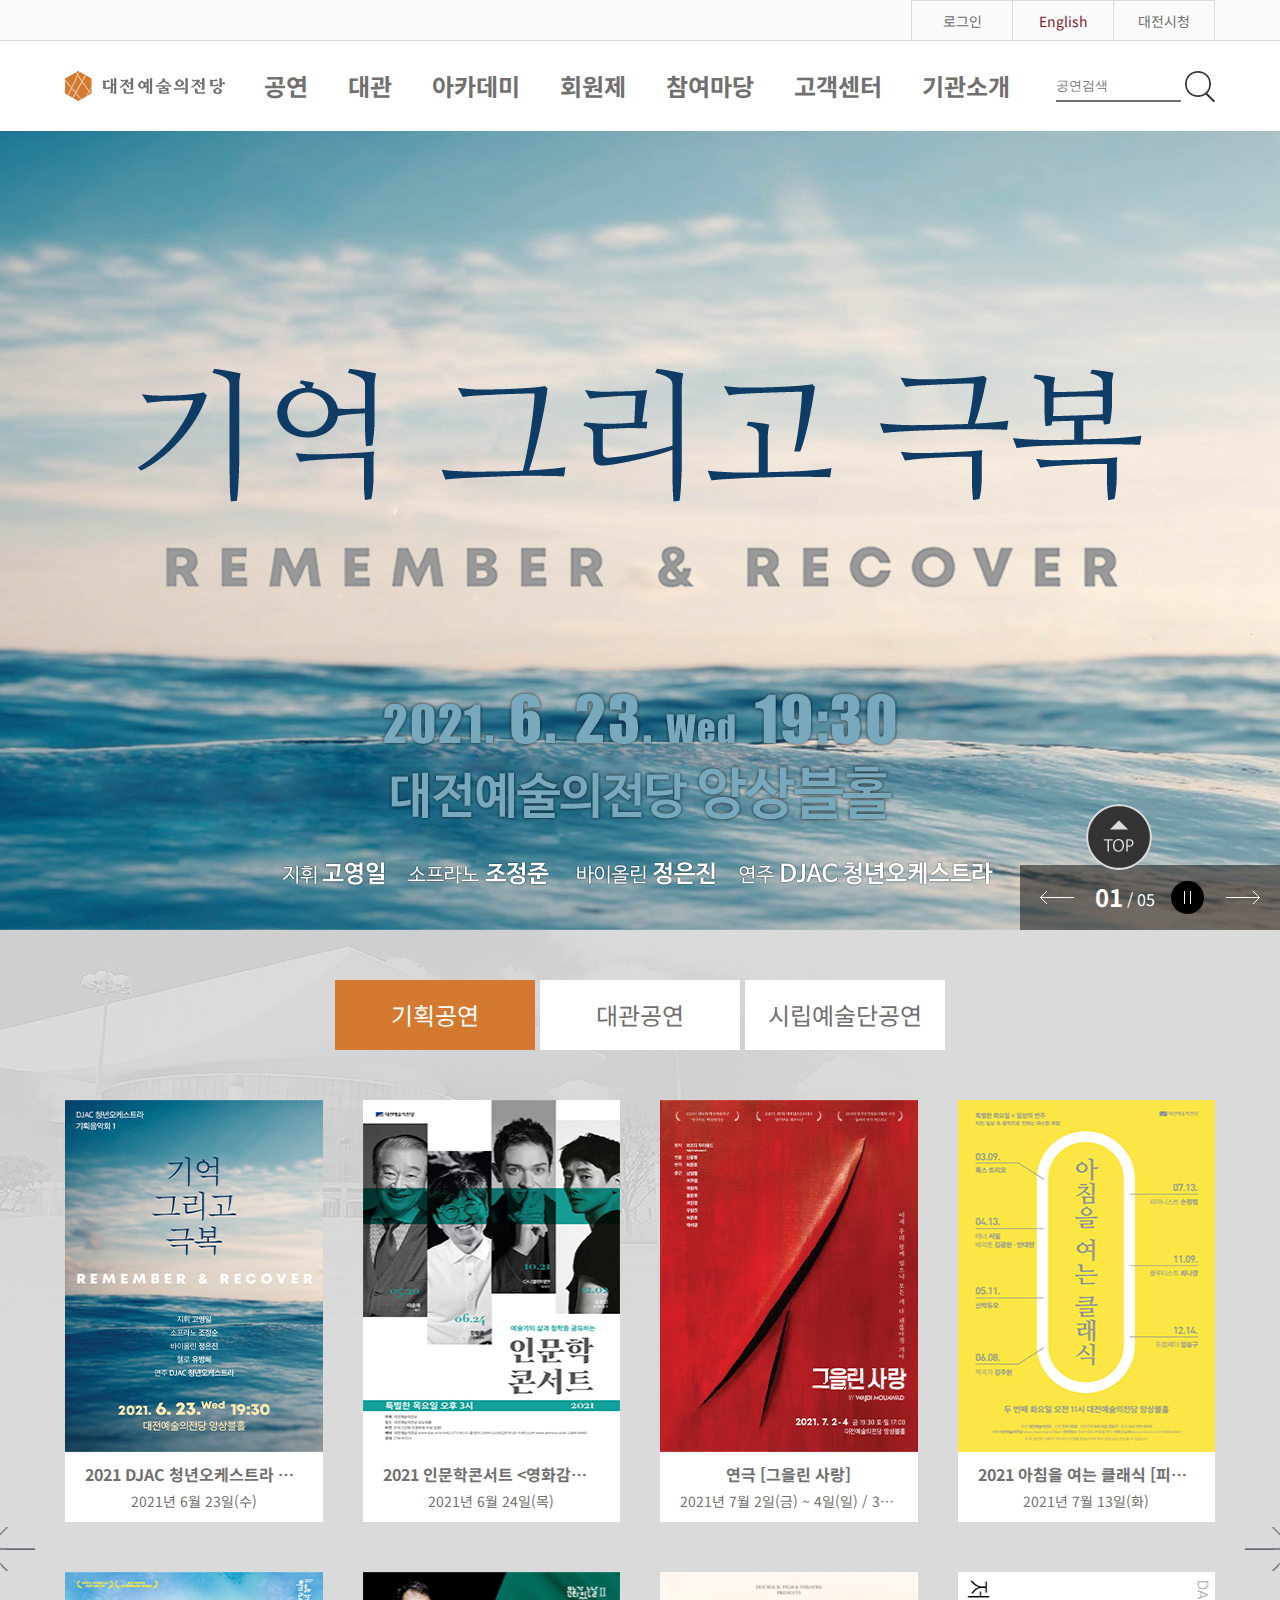
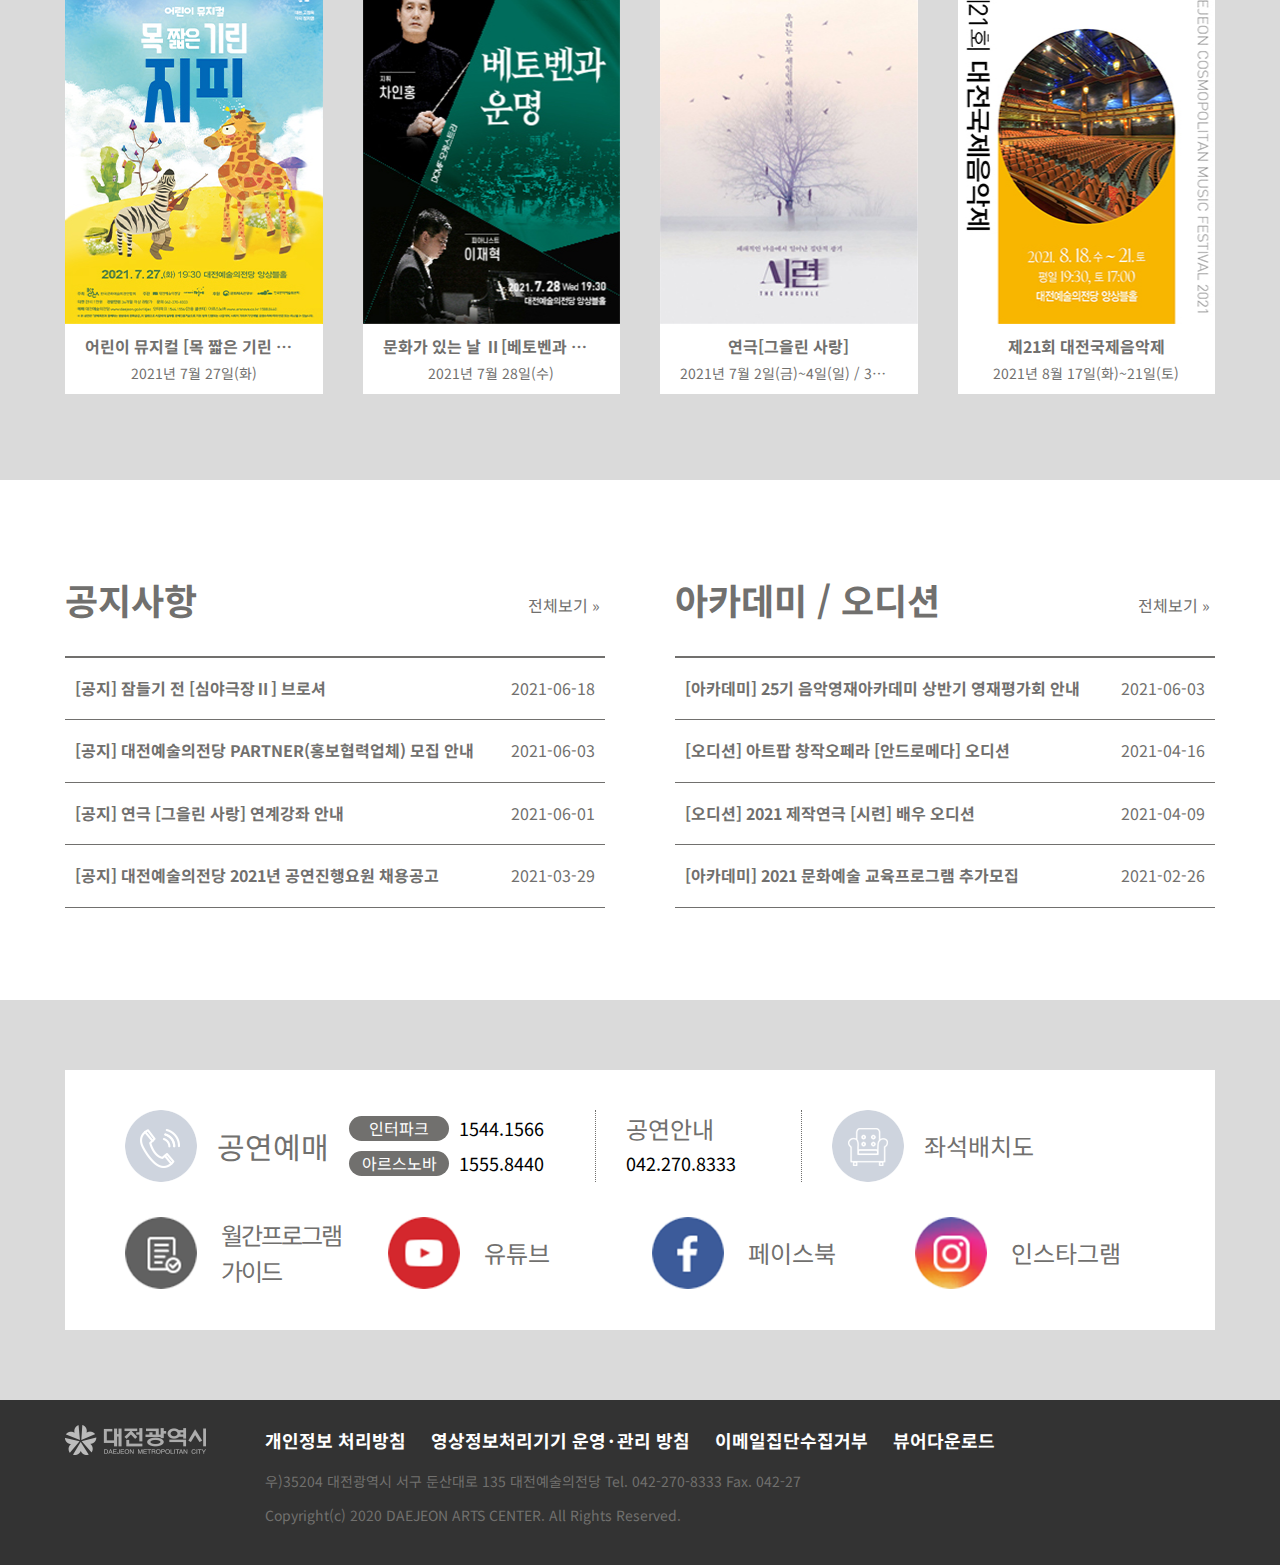
==== index.html @ 377e2401 "업로드" ====
<!DOCTYPE html>
<html lang="ko">
<head>
  <meta charset="UTF-8">
  <meta http-equiv="X-UA-Compatible" content="IE=edge">
  <meta name="viewport" content="width=device-width, initial-scale=1.0">
  <title>대전예술의전당에 오신 것을 환영합니다</title>
  <link type="text/css" rel="stylesheet" href="css/reset.css">
  <link type="text/css" rel="stylesheet" href="css/style.css">
</head>
<body>
  <div id="wrap">
    <header>
      <div class="inner">
        <ul class="top">
          <li><a href="#">로그인</a></li>
          <li><a href="#" class="english">English</a></li>
          <li><a href="https://www.daejeon.go.kr/intro_main.jsp" target="_blank">대전시청</a></li>
        </ul>
      </div>
      <!-- //.inner -->
    </header>
    <nav>
      <div class="inner">
        <h1><a href="index.html">대전예술의전당</a></h1>
        <ul class="gnb">
          <li>
            <a href="#">공연</a>
            <p class="underbar"></p>
          </li>
          <li>
            <a href="#">대관</a>
            <p class="underbar"></p>
          </li>
          <li>
            <a href="#">아카데미</a>
            <p class="underbar"></p>
          </li>
          <li>
            <a href="#">회원제</a>
            <p class="underbar"></p>
          </li>
          <li>
            <a href="#">참여마당</a>
            <p class="underbar"></p>
          </li>
          <li>
            <a href="#">고객센터</a>
            <p class="underbar"></p>
          </li>
          <li>
            <a href="sub01.html">기관소개</a>
            <p class="underbar"></p>
          </li>
        </ul>
        <div class="search">
          <label for="search">검색</label><input type="text" id="search" placeholder="공연검색">
          <button type="button"><a href="#">검색</a></button>
        </div>
        <!-- //.search -->
      </div>
      <!-- //.inner -->
    </nav>
    <div class="visual">
      <a href="#">비주얼영역입니다</a>
      <div class="btn">
        <a href="#" class="btn_left">왼쪽</a>
        <div class="btn_txt">
          <span>01</span> / 05
        </div>
        <div class="btn_stop">
          <a href="">멈춤</a>
        </div>
        <a href="#" class="btn_right">오른쪽</a>
      </div>
    </div>
    <!-- //.visual -->
    <div class="content">
      <div class="inner">
        <div class="cont_menu">
          <ul>
            <li><a href="#" class="on">기획공연</a></li>
            <li><a href="#">대관공연</a></li>
            <li><a href="#">시립예술단공연</a></li>
          </ul>
        </div>
        <!-- //.cont_menu -->
        <div class="cont_main">
          <ul>
            <li>
              <div class="imgbox"><p>이미지 영역</p></div>
              <div class="cont_txt">
                <h2>2021 DJAC 청년오케스트라 기획공연 1</h2>
                <p>2021년 6월 23일(수)</p>
              </div>
              <!-- //.cont_txt -->
              <div class="cont_hover">
                <div class="cont_hover_bg">검은색배경</div>
                <div class="cont_hover_icon">
                  <a href="#" class="cont_hover_icon_ticket">예매하기</a>
                  <a href="#" class="cont_hover_icon_more">상세</a>
                </div>
                <!-- //.cont_hover_icon -->
              </div>
              <!-- //.cont_hover -->
            </li>
            <li>
              <div class="imgbox"><p>이미지 영역</p></div>
              <div class="cont_txt">
                <h2>2021 인문학콘서트 &lt;영화감독 장항준&gt;</h2>
                <p>2021년 6월 24일(목)</p>
              </div>
              <!-- //.cont_txt -->
              <div class="cont_hover">
                <div class="cont_hover_bg">검은색배경</div>
                <div class="cont_hover_icon">
                  <a href="#" class="cont_hover_icon_ticket">예매하기</a>
                  <a href="#" class="cont_hover_icon_more">상세</a>
                </div>
                <!-- //.cont_hover_icon -->
              </div>
              <!-- //.cont_hover -->
            </li>
            <li>
              <div class="imgbox"><p>이미지 영역</p></div>
              <div class="cont_txt">
                <h2>연극 [그을린 사랑]</h2>
                <p>2021년 7월 2일(금) ~ 4일(일) / 3일 3회</p>
              </div>
              <!-- //.cont_txt -->
              <div class="cont_hover">
                <div class="cont_hover_bg">검은색배경</div>
                <div class="cont_hover_icon">
                  <a href="#" class="cont_hover_icon_ticket">예매하기</a>
                  <a href="#" class="cont_hover_icon_more">상세</a>
                </div>
                <!-- //.cont_hover_icon -->
              </div>
              <!-- //.cont_hover -->
            </li>
            <li>
              <div class="imgbox"><p>이미지 영역</p></div>
              <div class="cont_txt">
                <h2>2021 아침을 여는 클래식 [피아니스트 손정범]</h2>
                <p>2021년 7월 13일(화)</p>
              </div>
              <!-- //.cont_txt -->
              <div class="cont_hover">
                <div class="cont_hover_bg">검은색배경</div>
                <div class="cont_hover_icon">
                  <a href="#" class="cont_hover_icon_ticket">예매하기</a>
                  <a href="#" class="cont_hover_icon_more">상세</a>
                </div>
                <!-- //.cont_hover_icon -->
              </div>
              <!-- //.cont_hover -->
            </li>
            <li>
              <div class="imgbox"><p>이미지 영역</p></div>
              <div class="cont_txt">
                <h2>어린이 뮤지컬 [목 짧은 기린 지피]</h2>
                <p>2021년 7월 27일(화)</p>
              </div>
              <!-- //.cont_txt -->
              <div class="cont_hover">
                <div class="cont_hover_bg">검은색배경</div>
                <div class="cont_hover_icon">
                  <a href="#" class="cont_hover_icon_ticket">예매하기</a>
                  <a href="#" class="cont_hover_icon_more">상세</a>
                </div>
                <!-- //.cont_hover_icon -->
              </div>
              <!-- //.cont_hover -->
            </li>
            <li>
              <div class="imgbox"><p>이미지 영역</p></div>
              <div class="cont_txt">
                <h2>문화가 있는 날 Ⅱ[베토벤과 운명]</h2>
                <p>2021년 7월 28일(수)</p>
              </div>
              <!-- //.cont_txt -->
              <div class="cont_hover">
                <div class="cont_hover_bg">검은색배경</div>
                <div class="cont_hover_icon">
                  <a href="#" class="cont_hover_icon_ticket">예매하기</a>
                  <a href="#" class="cont_hover_icon_more">상세</a>
                </div>
                <!-- //.cont_hover_icon -->
              </div>
              <!-- //.cont_hover -->
            </li>
            <li>
              <div class="imgbox"><p>이미지 영역</p></div>
              <div class="cont_txt">
                <h2>연극[그을린 사랑]</h2>
                <p>2021년 7월 2일(금)~4일(일) / 3일 / 3회</p>
              </div>
              <!-- //.cont_txt -->
              <div class="cont_hover">
                <div class="cont_hover_bg">검은색배경</div>
                <div class="cont_hover_icon">
                  <a href="#" class="cont_hover_icon_ticket">예매하기</a>
                  <a href="#" class="cont_hover_icon_more">상세</a>
                </div>
                <!-- //.cont_hover_icon -->
              </div>
              <!-- //.cont_hover -->
            </li>
            <li>
              <div class="imgbox"><p>이미지 영역</p></div>
              <div class="cont_txt">
                <h2>제21회 대전국제음악제</h2>
                <p>2021년 8월 17일(화)~21일(토)</p>
              </div>
              <!-- //.cont_txt -->
              <div class="cont_hover">
                <div class="cont_hover_bg">검은색배경</div>
                <div class="cont_hover_icon">
                  <a href="#" class="cont_hover_icon_ticket">예매하기</a>
                  <a href="#" class="cont_hover_icon_more">상세</a>
                </div>
                <!-- //.cont_hover_icon -->
              </div>
              <!-- //.cont_hover -->
            </li>
          </ul>
        </div>
        <!-- //.cont_main -->
        <a href="#" class="left_arrow">왼쪽버튼</a>
        <a href="#" class="right_arrow">오른쪽버튼</a>
      </div>
      <!-- //.inner -->
    </div>
    <!-- //.content -->
    <div class="service">
      <div class="inner">
        <div class="board_box">
          <h3>공지사항</h3>
          <a href="#" class="more">전체보기 &raquo;</a>
          <ul class="list">
            <li>
              <a href="#">
                <strong>[공지] 잠들기 전 [심야극장Ⅱ] 브로셔</strong>
                <span>2021-06-18</span>
              </a>
            </li>
            <li>
              <a href="#">
                <strong>[공지] 대전예술의전당 PARTNER(홍보협력업체) 모집 안내</strong>
                <span>2021-06-03</span>
              </a>
            </li>
            <li>
              <a href="#">
                <strong>[공지] 연극 [그을린 사랑] 연계강좌 안내</strong>
                <span>2021-06-01</span>
              </a>
            </li>
            <li>
              <a href="#">
                <strong>[공지] 대전예술의전당 2021년 공연진행요원 채용공고</strong>
                <span>2021-03-29</span>
              </a>
            </li>
          </ul>
        </div>
        <!-- //.board_box -->
        <div class="board_box">
          <h3>아카데미 / 오디션</h3>
          <a href="#" class="more">전체보기 &raquo;</a>
          <ul class="list">
            <li>
              <a href="#">
                <strong>[아카데미] 25기 음악영재아카데미 상반기 영재평가회 안내</strong>
                <span>2021-06-03</span>
              </a>
            </li>
            <li>
              <a href="#">
                <strong>[오디션] 아트팝 창작오페라 [안드로메다] 오디션</strong>
                <span>2021-04-16</span>
              </a>
            </li>
            <li>
              <a href="#">
                <strong>[오디션] 2021 제작연극 [시련] 배우 오디션</strong>
                <span>2021-04-09</span>
              </a>
            </li>
            <li>
              <a href="#">
                <strong>[아카데미] 2021 문화예술 교육프로그램 추가모집</strong>
                <span>2021-02-26</span>
              </a>
            </li>
          </ul>
        </div>
        <!-- //.board_box -->
      </div>
      <!-- //.inner -->
    </div>
    <!-- //.service -->
    <div class="link">
      <div class="inner">
        <div class="link_box">
          <div class="link_box_1st">
            <div class="link_reserve">
              <p class="link_icon">아이콘영역입니다</p>
              <p class=link_txt1>공연예매</p>
              <div class="link_res_tel">
                <p><span class="l_market">인터파크</span>1544.1566</p>
                <p><span class="l_market">아르스노바</span>1555.8440</p>
              </div>
              <!-- //.link_res_tel -->
            </div>
            <!-- //.link_reserve -->
            <div class="link_guide">
              <p class="guide_txt">공연안내</p>
              <p class="gider_tel">042.270.8333</p>
            </div>
            <div class="link_seat">
              <a href="#">
                <p class="seat_icon">아이콘영역입니다</p>
                <p class="seat_txt">좌석배치도</p>
              </a>
            </div>
          </div>
          <!-- //.link_box_1st -->
          <div class="link_box_2nd">
            <ul class="sns">
              <li>
                <a href="#">
                  <p class="sns_icon">아이콘영역입니다</p>
                  <p class="sns_title">월간프로그램<br>가이드</p>
                </a>
              </li>
              <li>
                <a href="#">
                  <p class="sns_icon">아이콘영역입니다</p>
                  <p class="sns_title">유튜브</p>
                </a>
              </li>
              <li>
                <a href="#">
                  <p class="sns_icon">아이콘영역입니다</p>
                  <p class="sns_title">페이스북</p>
                </a>
              </li>
              <li>
                <a href="#">
                  <p class="sns_icon">아이콘영역입니다</p>
                  <p class="sns_title">인스타그램</p>
                </a>
              </li>
            </ul>
          </div>
          <!-- //.link_box_2nd -->
        </div>
        <!-- //.inner -->
      </div>
      <!-- //.inner -->
    </div>
    <!-- //.link -->
    <footer>
      <div class="inner">
        <h5>
          <a href="https://www.daejeon.go.kr/intro_main.jsp" target="_blank">대전시청홈페이지</a>
        </h5>
        <div class="f_info">
          <ul>
            <li><a href="#">개인정보 처리방침</a></li>
            <li><a href="#">영상정보처리기기 운영·관리 방침</a></li>
            <li><a href="#">이메일집단수집거부</a></li>
            <li><a href="#">뷰어다운로드</a></li>
          </ul>
          <address>우)35204 대전광역시 서구 둔산대로 135 대전예술의전당 Tel. 042-270-8333 Fax. 042-27</address>
          <p>Copyright(c) 2020 DAEJEON ARTS CENTER. All Rights Reserved.</p>
        </div>  
        <a href="#" class="go_top">맨 위로 이동</a>
      </div>
      <!-- //.inner -->
    </footer>
  </div>
  <!-- //#wrap -->
</body>
</html>
---- css/style.css ----
.inner {
  width:1150px;
  margin:0 auto;
  position: relative;
}
/* -----------------------------header -------------------- */
header {
  width:100%;
  height:40px;
  background-color: #fafafa;
  border-bottom:1px solid #dadada;
  position:fixed;
  top:0;
  right:0;
  z-index: 98;
}
.top {
  position:absolute;
  top:0;
  right:0;
}
ul.top::after {
  content:'';
  display: block;
  clear:both;
}
.top li {
  float:left;
  transition: background-color 0.7s;
}
.top li a {
  display: block;
  border-top:1px solid #dadada;
  border-left:1px solid #dadada;
  width:100px;
  height:40px;
  font-size:14px;
  text-align:center;
  line-height:40px;
}
.top li a.english {
  color:#821b1f;
}
.top li:last-child {
  border-right:1px solid #dadada;
}
.top li:hover {
  background-color: #dadada;
}
/* ----------------------nav------------------ */
nav {
  width:100%;
  position: fixed;
  top:41px;
  left:0;
  background-color: #fff;
  z-index: 99;
}
h1 {
  margin:30px 0;
}
h1 a {
  display:block;
  width:160px;
  height:30px;
  font-size:0;
  color:transparent;
  background: url(../img/logo_top.png) no-repeat center;
}
nav .gnb {
  position: absolute;
  top:0;
  left:199px;
}
nav .gnb::after {
  content:'';
  display: block;
  clear: both;
}
nav .gnb li {
  font-size:24px;
  font-weight:bold;
  float:left;
  margin-right:40px;
  line-height:30px;
}
nav .gnb li:last-child {
  margin-right:40px
}
nav .gnb li a {
  transition: color 0.7s;
}
nav .gnb li:hover > a {
  color:#821b1f;
}
nav .gnb li p.underbar {
  width:100%;
  height:2px;
  background-color: #d47930;
  margin-top: 10px;
  opacity: 0;
  transition:opacity 0.7s;
}
nav .gnb li:hover p.underbar {
  opacity: 1;
}
.search {
  height:31px;
  position:absolute;
  top:0;
  right:0;
}
label {
  font-size:0;
  color:transparent;
}
button a{
  display: block;
  width:30px;
  height:31px;
  font-size:0;
  color:transparent;
  background: url(../img/ic_search.png) no-repeat center;
  background-color:#fff;
}
input {
  width:125px;
  height:29px;
  border-bottom:2px solid #71706e;
  line-height:29px;
}
/* ----------------------visual------------------ */
.visual {
  position:relative;
  padding-top:130px;
}

.visual > a {
  display: block;
  height:800px;
  font-size:0;
  color: transparent;
  background:url(../img/visual.jpg) no-repeat center;
}
.visual .btn {
  width:260px;
  height:65px;
  background-color:rgba(0, 0, 0, 0.5);
  position: absolute;
  bottom:0;
  right:0;
}
.visual .btn > a {
  display: block;
  font-size:0;
  color:transparent;
}
.visual .btn a.btn_left {
  display: block;
  width:34px ;
  height:13px;
  background: url(../img/visual_btn_left.png) no-repeat center;
  position: absolute;
  top:26px;
  left:20px;
}
.visual .btn .btn_txt {
  position: absolute;
  top:24px;
  left:75px;
  color:#fff;
}
.visual .btn .btn_txt span {
  display: inline-block;
  font-weight:bold;
  font-size:24px;
  margin-top: -8px;
}
.visual .btn .btn_stop {
  width:33px;
  height:33px;
  font-size:0;
  color:transparent;
  background: url(../img/visual_btn_stop.png) no-repeat center;
  position: absolute;
  top:16px;
  left:151px;
}
.visual .btn a.btn_right {
  display: block;
  width:34px ;
  height:13px;
  background: url(../img/visual_btn_right.png) no-repeat center;
  position: absolute;
  top:26px;
  right:20px;
}
/* -----------------------content------------------------------ */
.content {
  height:1100px;
  background: url(../img/play_lst_bg.png) no-repeat top left;
  background-color:#dadada;
  padding-top:50px;
}
/* -----------------------content_menu------------------------- */
.content .cont_menu {
  width:610px;
  margin:0 auto;
}
.content .cont_menu ul::after {
  content: '';
  display: block;
  clear:both;
}
.content .cont_menu li {
  width:200px;
  height:70px;
  float:left;
  margin-right:5px;
}
.content .cont_menu li:last-child {
  margin-right:0;
}
.content .cont_menu li a {
  background-color:#fff;
  display:block;
  font-size:24px;
  text-align:center;
  line-height:70px;
}
.content .cont_menu li a:hover {
  text-decoration: underline;
}
.content .cont_menu a.on {
  color:#fff;
  background-color: #d47930;
}
/* -----------------------content_main------------------------- */
.content .cont_main li {
  float: left;
  margin:50px 40px 0 0;
  width:calc((100% - 120px) / 4);
  position:relative;
  /* overflow: hidden; */
}
.content .cont_main li:nth-child(4n) {
  margin-right:0;
}
.content .cont_main li .imgbox {
  width:100%;
  height:352px;
  overflow: hidden;

}
.content .cont_main li .imgbox p {
  height:352px;
  display: block;
  font-size:0;
  color:transparent;
  transform:scale(1);
  transition:transform 0.7s;
}
.content .cont_main li:nth-child(1) .imgbox p {
  background: url(../img/play_lst01.jpg) no-repeat top;
}
.content .cont_main li:nth-child(2) .imgbox p {
  background: url(../img/play_lst02.jpg) no-repeat top;
}
.content .cont_main li:nth-child(3) .imgbox p {
  background: url(../img/play_lst03.jpg) no-repeat top;
}
.content .cont_main li:nth-child(4) .imgbox p {
  background: url(../img/play_lst04.jpg) no-repeat top;
}
.content .cont_main li:nth-child(5) .imgbox p {
  background: url(../img/play_lst05.jpg) no-repeat top;
}
.content .cont_main li:nth-child(6) .imgbox p {
  background: url(../img/play_lst06.jpg) no-repeat top;
}
.content .cont_main li:nth-child(7) .imgbox p {
  background: url(../img/play_lst07.jpg) no-repeat top;
}
.content .cont_main li:nth-child(8) .imgbox p {
  background: url(../img/play_lst08.jpg) no-repeat top;
}
.content .cont_main .cont_txt {
  height:46px;
  background-color:#fff;
  padding:12px 20px;
  text-align:center;
}
.content .cont_main .cont_txt h2 {
  text-overflow: ellipsis;  
  white-space: nowrap;
  overflow: hidden;
  margin-bottom:6px;
  font-size:16px;
}
.content .cont_main .cont_txt p {
  font-size:14px;
  text-overflow: ellipsis;  
  white-space: nowrap;
  overflow: hidden;
}
/* -------------------------------content:hover------------------------------------ */
.content .cont_main li:hover .imgbox p {
  transform:scale(1.2);
}
.content .cont_main li:hover .cont_hover_bg {
  opacity: 0.5;
  transition: opacity 0.7s;
}
.content .cont_main .cont_hover_bg {
  height:422px;
  width:100%;
  position:absolute;
  top:0;
  left:0;
  background-color:#000;
  opacity: 0;
  font-size:0;
  color:transparent;
}
.content .cont_main li:hover .cont_hover_icon a {
  opacity:1;
  transition: opacity 0.7s;
}
.content .cont_main .cont_hover_icon a {
  display: block;
  width:100px;
  height:100px;
  border-radius: 50px;
  font-size:24px;
  line-height:100px;
  text-align:center;
  opacity: 0;
}
.content .cont_main .cont_hover_icon a.cont_hover_icon_ticket {
  position:absolute;
  top:96px;
  left:80px;
  background-color:#d47930;
  color:#dadada;
}
.content .cont_main .cont_hover_icon a.cont_hover_icon_more {
  position:absolute;
  top:226px;
  left:80px;
  background-color:#dadada;
  color:#d47930;
}
/* ----------------------------- content arrow ---------------------------------- */
.content .left_arrow, .content .right_arrow {
  display: block;
  font-size:0;
  color:transparent;
  width:50px;
  height:44px;
  position:absolute;
  top:calc(1150px / 2 - 28px);
}
.content .left_arrow {
  background: url(../img/play_lst_btn_left.png) no-repeat center;
  left:-80px;
}
.content .right_arrow {
  background: url(../img/play_lst_btn_right.png) no-repeat center;
  right:-80px;
}
/* -------------------------------service---------------------------- */
.service {
  height:325px;
  padding:95px 0 100px;
}
.service .board_box {
  float:left;
  width:540px;
  position: relative;
}
.service .board_box:last-child {
  float:right;
}
.service > .inner::after {
  content:'';
  display: block;
  clear:both;
}
.service .board_box h3 {
  font-size:36px;
  margin-bottom:32px;
}
.service .board_box a.more {
  position:absolute;
  top:20px;
  right:5px;
}
.service .board_box a.more:hover {
  text-decoration: underline;
}
.service .board_box ul.list {
  border-top:2px solid #71706e;
}
.service .board_box ul.list li {
  border-bottom: 1px solid #71706e;
}
.service .board_box ul.list li a {
  display: block;
  padding:20px 10px;
}
.service .board_box ul.list li a::after {
  content: '';
  display: block;
  clear:both;
}
.service .board_box ul.list li:hover strong {
  text-decoration: underline;
}
.service .board_box ul.list li strong {
  display: block;
  width:400px;
  text-overflow: ellipsis;
  white-space: nowrap;
  overflow: hidden;
  float:left;
}
.service .board_box ul.list li span {
  float:right;
}
/* -------------------------------link----------------------------------- */
.link {
  height:260px;
  background-color:#dadada;
  padding:70px 0;
}
.link .link_box {
  height:180px;
  background-color:#fff;
  padding:40px 60px;
}
.link .link_box a:hover {
  /* font-weight:bold; */
  color:#821b1f;
}
.link .link_box .link_box_1st::after {
  content:'';
  display: block;
  clear:both;
}
.link .link_box .link_box_1st {
  margin-bottom:35px;
}
.link .link_box .link_reserve {
  width:470px;
  height:72px;
  border-right: 1px dotted #71706e;
  float:left;
}
.link .link_box .link_reserve::after {
  content:'';
  display:block;
  clear:both;
}
.link_reserve .link_icon {
  width:72px;
  height:72px;
  background: url(../img/info_ic_tel.png) no-repeat center;
  font-size: 0;
  color: transparent;
  float:left;
  margin-right:20px;
}
.link_reserve .link_txt1 {
  font-size:30px;
  float:left;
  line-height:72px;
  margin-right:20px;
}
.link_reserve .link_res_tel {
  float:left;
}
.link_reserve .link_res_tel p {
  color:#000;
  font-size:18px;
  line-height:25px;
}
.link_reserve .link_res_tel p:first-child {
  margin:6px 0 10px;
}
.link_reserve .link_res_tel .l_market {
  display: inline-block;
  color:#fff;
  font-size:16px;
  text-align:center;
  width:100px;
  height:25px;
  background-color:#71706e;
  border-radius: 12.5px;
  margin-right:10px;
}
.link .link_box .link_guide {
  width:175px;
  height:72px;
  border-right: 1px dotted #71706e;
  float:left;
  margin-left:30px;

}
.link .link_box .link_guide .guide_txt {
  font-size:24px;
  line-height:38px;
}
.link .link_box .link_guide .gider_tel {
  font-size:18px;
  color:#000;
  margin-top:3px;
}
.link .link_box .link_seat a {
  display: block;
  width:240px;
  height:72px;
  float:left;
  margin-left:30px;
}
.link .link_box .link_seat .seat_icon {
  float:left;
  width:72px;
  height:72px;
  background: url(../img/info_ic_seat.png) no-repeat center;
  font-size:0;
  color: transparent;
  margin-right:20px;
}
.link .link_box .link_seat .seat_txt {
  float:left;
  font-size:24px;
  line-height: 72px;
}
.link .link_box_2nd .sns::after {
  content:'';
  display:block;
  clear:both;
}
.link .link_box_2nd .sns li {
  float:left;
  margin-right:calc(70px / 3);
}
.link .link_box_2nd .sns li:last-child {
  margin-right:0;
}
.link .link_box_2nd .sns li a {
  display:block;
  width:240px;
}
.link .link_box_2nd .sns .sns_icon {
  width:72px;
  height:72px;
  font-size:0;
  color:transparent;
  display: inline-block;
  margin-right:20px;
}
.link .link_box_2nd .sns .sns_title {
  font-size:24px;
  display: inline-block;
  line-height:72px;
}
.link .link_box_2nd .sns .sns_title:first-child {
  font-size:24px;
  display: inline-block;
}
.link .link_box_2nd .sns li:first-child .sns_title {
  line-height:36px;
  letter-spacing: -2px;
}
.link .link_box_2nd .sns li:nth-child(1) .sns_icon {
  background: url(../img/info_ic_pro.png) no-repeat center;
}
.link .link_box_2nd .sns li:nth-child(2) .sns_icon {
  background: url(../img/info_ic_y.png) no-repeat center;
}
.link .link_box_2nd .sns li:nth-child(3) .sns_icon {
  background: url(../img/info_ic_f.png) no-repeat center;
}
.link .link_box_2nd .sns li:nth-child(4) .sns_icon {
  background: url(../img/info_ic_i.png) no-repeat center;
}
/* -----------------------footer---------------------------- */
footer {
  height:140px;
  background-color:#333333;
  padding-top:25px;
}

footer h5 a {
  display: block;
  width:141px;
  height:30px;
  font-size:0;
  color:transparent;
  background: url(../img/logo_footer.png) no-repeat center;
}
footer .f_info {
  position:absolute;
  left:200px;
  top:3px;
  font-size:14px;
}
footer .f_info ul {
  margin-bottom: 20px;
}
footer .f_info ul::after {
  content:'';
  display: block;
  clear:both;
}
footer .f_info ul li {
  float:left;
  margin-right:25px;
}
footer .f_info ul li a {
  display: block;
  color:#fff;
  font-size:18px;
  font-weight:bold;
}
footer .f_info address {
  font-style:normal;
  margin-bottom:15px;
}
/* --------------------------- go_top------------------------------ */
.go_top {
  display: block;
  font-size:0;
  color:transparent;
  width:66px;
  height:66px;
  background: url(../img/f_top.png) no-repeat center;
  background-color:#333;
  border-radius: 33px;
  position: fixed;
  right:10%;
  bottom:30px;
}
/* -----------------------------sub_page--------------------------- */
/* ------------------------lnb----------------------- */
.sub_visual {
  padding-top:130px;
  height:300px;
  background: url(../img/sub_visual01.jpg) no-repeat center 130px;
}
.sub_visual .lnb {
  height:60px;
  width:100%;
  background-color:#fff;
  position: absolute;
  top:240px;
}
.sub_visual .lnb .lnb_icon_home {
  display: block;
  width:60px;
  height:60px;
  background:url(../img/ic_home.png) no-repeat center;
  background-color: #821b1f;
  font-size:0;
  color: transparent;
}
.sub_visual .lnb::after {
  content:'';
  display: block;
  clear: both;
}
.sub_visual .lnb_menu {
  height:58px;
  width:calc(100% - 62px);
  border:1px solid #dadada;
  position:absolute;
  top:0;
  left:60px;
  background-color:#fff;
}
.sub_visual .lnb .lnb_menu .lnb_text a {
  display: block;
  width:208px;
  height:58px;
  border-right:1px solid #dadada;
  padding-left:40px;
  line-height:58px;
  font-weight:bold;
  float:left;
  background: url(../img/lbn_btn_bottom.png) no-repeat 215px center;
}

.sub_visual .lnb .lnb_icon {
  position: absolute;
  top:0;
  right:0;
}
.sub_visual .lnb .lnb_icon a {
  display: block;
  float:left;
  width:58px;
  height:58px;
  border-left:1px solid #dadada;
  font-size:0;
  color:transparent;
}
.sub_visual .lnb .lnb_icon .icon_share {
  background: url(../img/ic_sns.png) no-repeat center;
}
.sub_visual .lnb .lnb_icon .icon_print {
  background: url(../img/ic_print.png) no-repeat center;
}
.sub_visual .lnb .lnb_menu a {
  transition: background-color 0.7s, color 0.7s ;
}
.sub_visual .lnb .lnb_menu a:hover {
  background-color:#dadada;
  color:#821b1f;
}
/* -------------------------------sub_content------------------------- */
.sub_content {
  height:1610px;
}
.sub_content h2 {
  font-size:72px;
  margin:110px 0 65px;
  text-align:center;
}
.sub_content .greetin_img_box {
  margin:0 auto;
  width:1071px;
  height:131px;
  background: url(../img/sub_intro.png) no-repeat center;
  font-size:0;
  color:transparent;
}
.sub_content .sub_visual2 {
  width:1150px;
  height:499px;
  background: url(../img/sub_visual02.jpg) no-repeat center;
  font-size:0;
  color:transparent;
  margin:64px 0 59px;
}
.sub_content h3 {
  font-size:24px;
  color:#d47930;
  margin-bottom:20px;
}
.sub_content p.sub_txt {
  line-height: 1.5;
  background: url(../img/sub_sign.png) no-repeat 160px bottom;
}
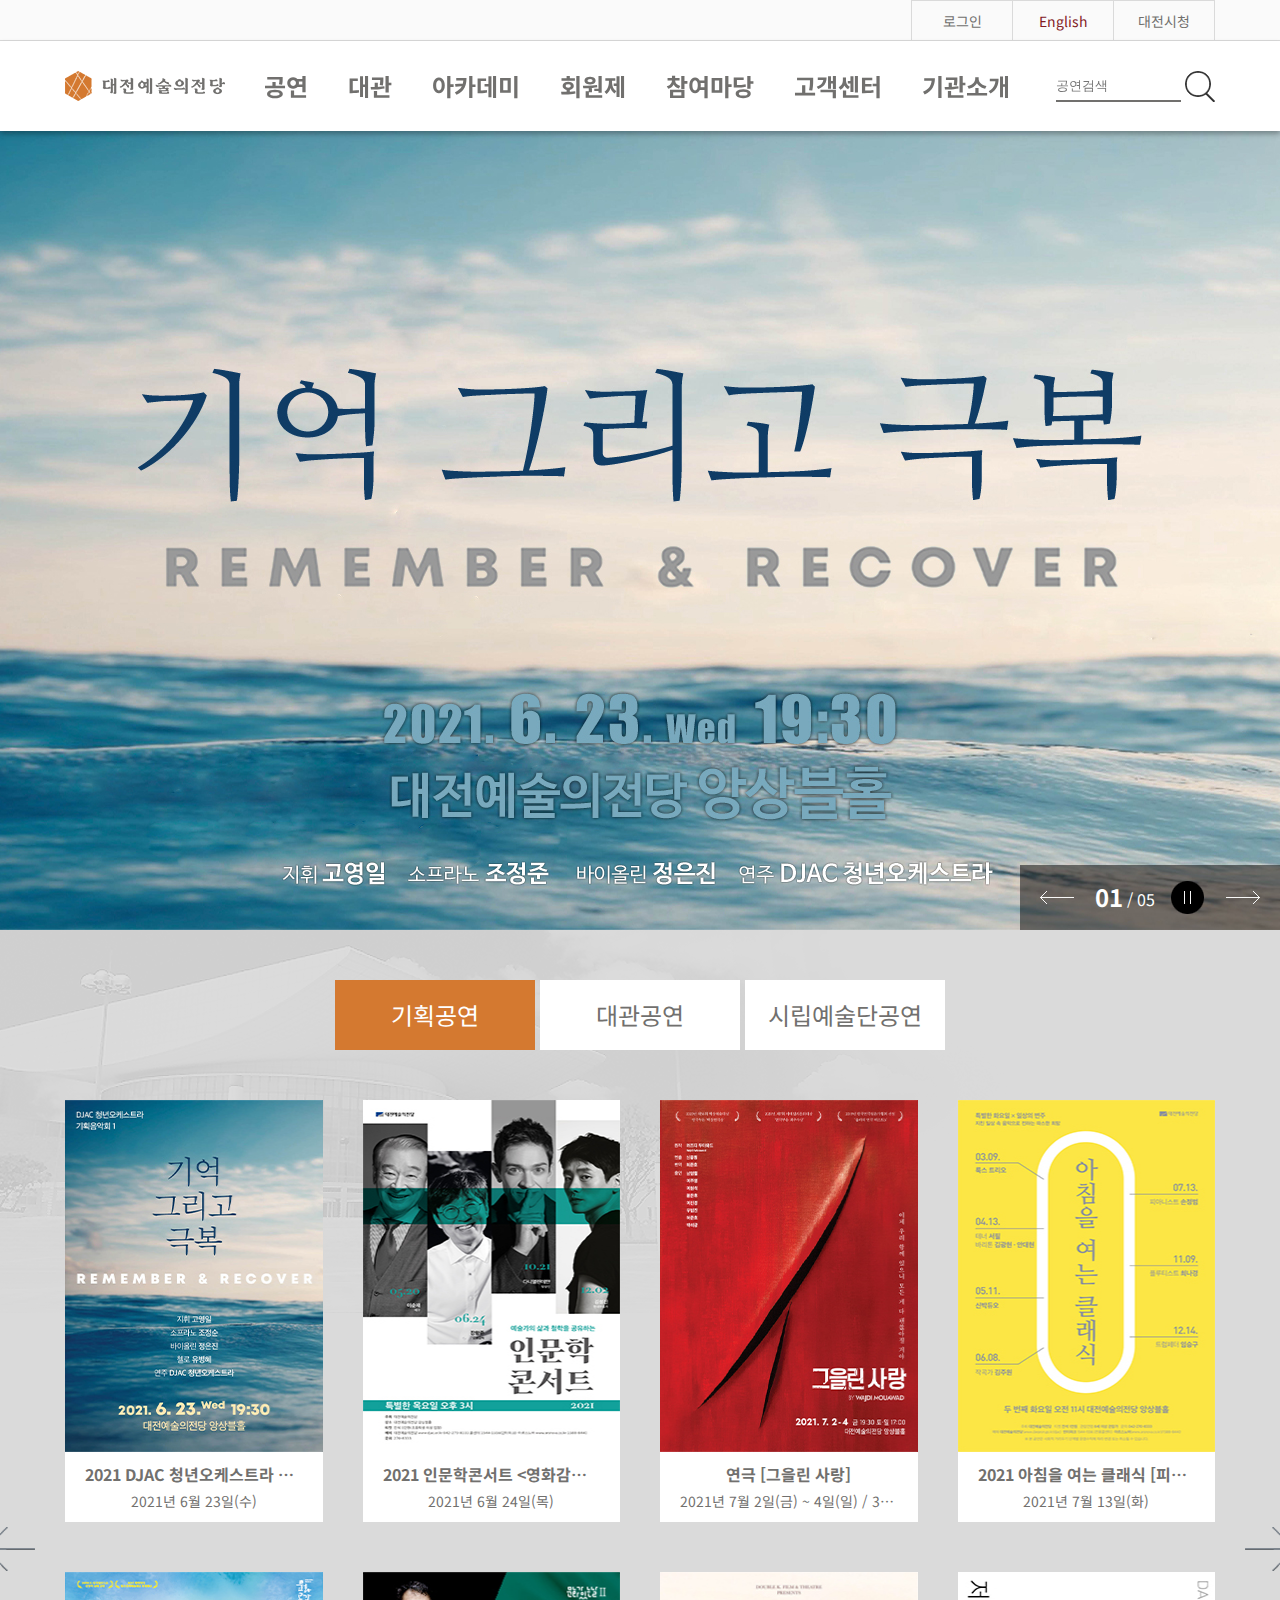
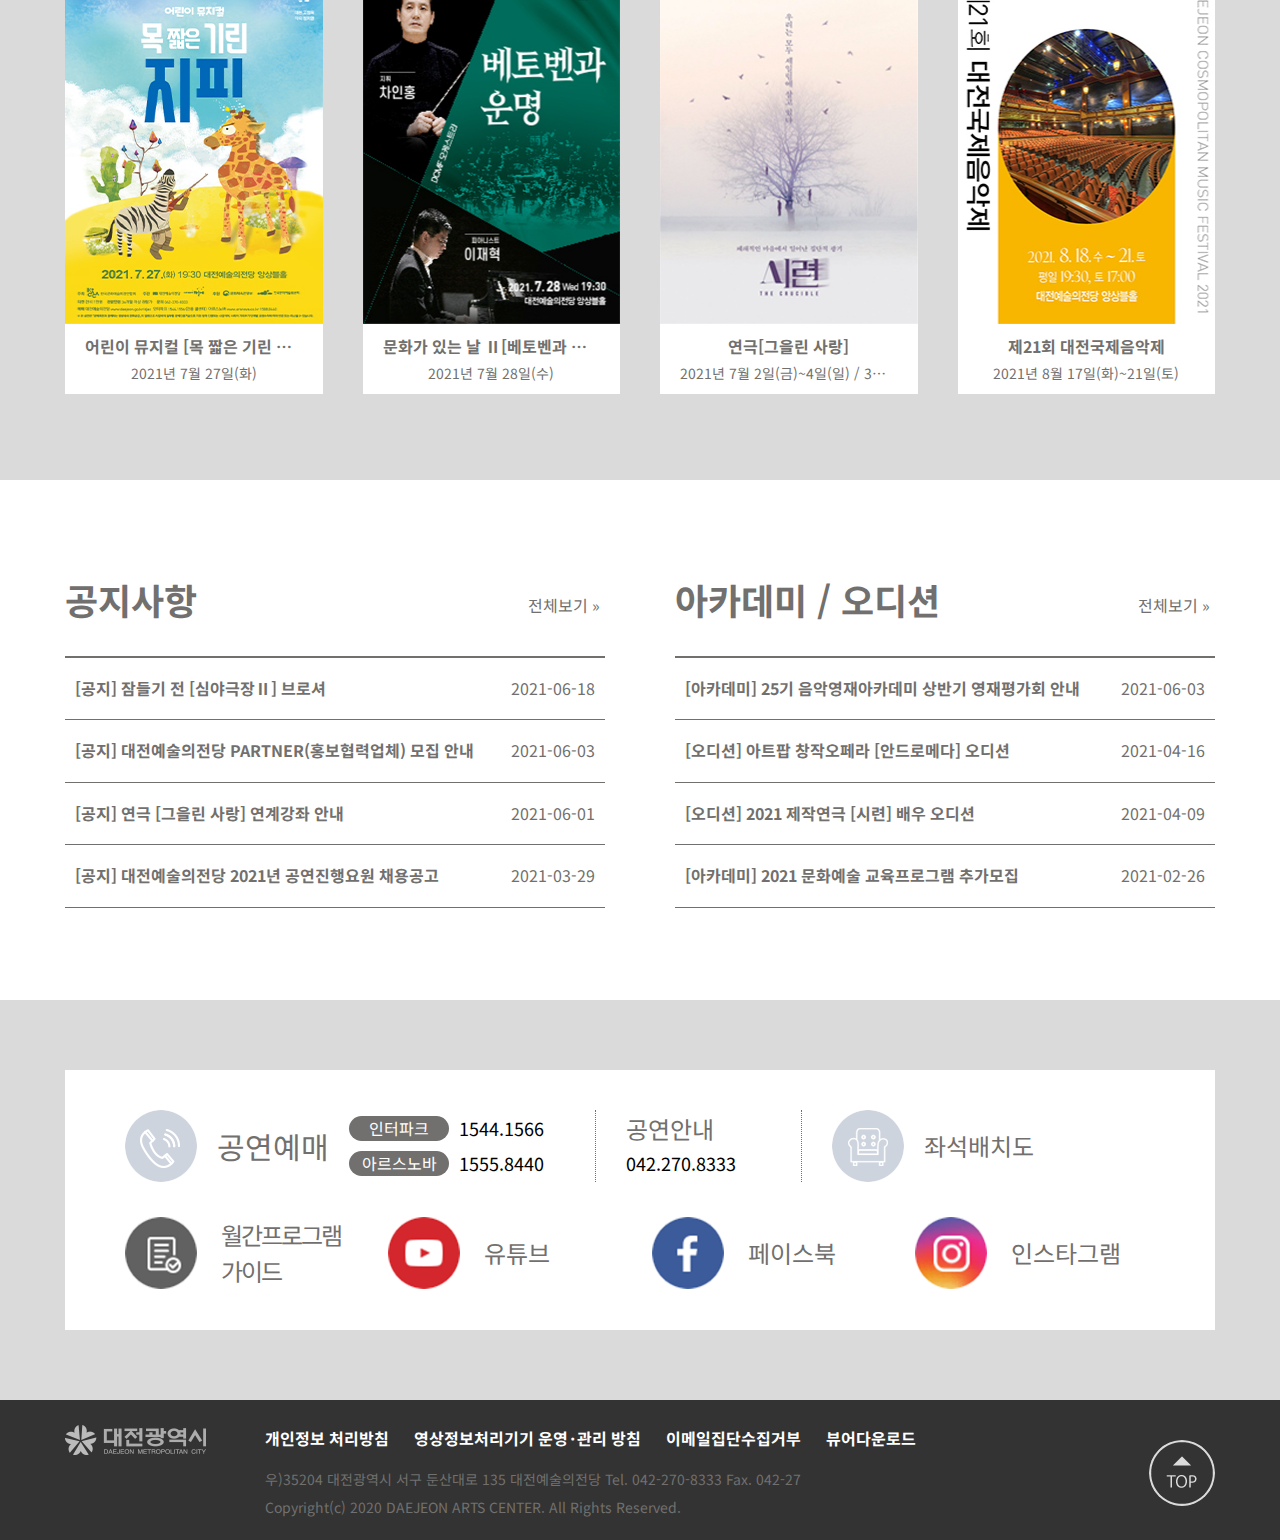
==== commit fadc2c7c: "수정" ====
--- a/index.html
+++ b/index.html
@@ -5,8 +5,11 @@
   <meta http-equiv="X-UA-Compatible" content="IE=edge">
   <meta name="viewport" content="width=device-width, initial-scale=1.0">
   <title>대전예술의전당에 오신 것을 환영합니다</title>
+  <link rel="icon" href="favicon.svg" type="image/x-icon">
   <link type="text/css" rel="stylesheet" href="css/reset.css">
   <link type="text/css" rel="stylesheet" href="css/style.css">
+  <script src="js/jquery-3.6.0.min.js"></script>
+  <script src="js/script.js"></script>
 </head>
 <body>
   <div id="wrap">
@@ -380,6 +383,38 @@
       </div>
       <!-- //.inner -->
     </footer>
+    <!-- 푸터 끝 퀵 메뉴 시작 -->
+    <div id="quick">
+      <ul>
+        <li class="q_title">QUICK<br>MENU</li>
+        <li>
+          <a href="#">
+            <img src="img/ic_quick02.png" alt="오시는길"><span>오시는길</span>
+          </a>
+        </li>
+        <li>
+          <a href="#">
+            <img src="img/ic_quick03.png" alt="좌석배치도"><span>좌석배치도</span>
+          </a>
+        </li>
+        <li>
+          <a href="#">
+            <img src="img/ic_quick04.png" alt="예매안내"><span>예매안내</span>
+          </a>
+        </li>
+        <li>
+          <a href="#">
+            <img src="img/ic_quick05.png" alt="멤버십"><span>멤버십</span>
+          </a>
+        </li>
+        <li class="q_top">
+          <a href="#">
+            <img src="img/ic_quick06.png" alt="최상단으로"><span>TOP</span>
+          </a>
+        </li>
+      </ul>
+    </div>
+    <!-- //#quick -->
   </div>
   <!-- //#wrap -->
 </body>
--- a/css/style.css
+++ b/css/style.css
@@ -55,6 +55,7 @@
   left:0;
   background-color: #fff;
   z-index: 99;
+  box-shadow: 0px 3px 5px rgba(0, 0, 0, 0.3);
 }
 h1 {
   margin:30px 0;
@@ -438,9 +439,20 @@
   background-color:#fff;
   padding:40px 60px;
 }
+.link .link_box a {
+  display: block;
+  transition:all 0.5s;
+}
 .link .link_box a:hover {
   /* font-weight:bold; */
   color:#821b1f;
+}
+.link .link_box a p.sns_icon, .link .link_box a p.seat_icon {
+  transform:rotateY(0deg);
+  transition:all 1s;
+}
+.link .link_box a:hover p.sns_icon, .link .link_box a:hover p.seat_icon {
+  transform:rotateY(540deg);
 }
 .link .link_box .link_box_1st::after {
   content:'';
@@ -587,9 +599,9 @@
 }
 /* -----------------------footer---------------------------- */
 footer {
-  height:140px;
+  height:90px;
   background-color:#333333;
-  padding-top:25px;
+  padding:25px 0;
 }
 
 footer h5 a {
@@ -621,12 +633,15 @@
 footer .f_info ul li a {
   display: block;
   color:#fff;
-  font-size:18px;
+  font-size:16px;
   font-weight:bold;
+}
+footer .f_info ul li:hover a {
+  text-decoration: underline;
 }
 footer .f_info address {
   font-style:normal;
-  margin-bottom:15px;
+  margin-bottom:10px;
 }
 /* --------------------------- go_top------------------------------ */
 .go_top {
@@ -638,9 +653,14 @@
   background: url(../img/f_top.png) no-repeat center;
   background-color:#333;
   border-radius: 33px;
-  position: fixed;
-  right:10%;
-  bottom:30px;
+  position: absolute;
+  right:0;
+  top:50%;
+  transform:rotateX(0deg);
+  transition:all 1s;
+}
+.go_top:hover {
+  transform:rotateX(360deg);
 }
 /* -----------------------------sub_page--------------------------- */
 /* ------------------------lnb----------------------- */
@@ -726,6 +746,7 @@
   font-size:72px;
   margin:110px 0 65px;
   text-align:center;
+  color:#333;
 }
 .sub_content .greetin_img_box {
   margin:0 auto;
@@ -752,3 +773,60 @@
   line-height: 1.5;
   background: url(../img/sub_sign.png) no-repeat 160px bottom;
 }
+
+
+/* 퀵메뉴 시작 */
+#quick {
+  position:fixed;
+  top:25%;
+  right:5%;
+  /* transform: translateY(-45%); */
+  width:100px;
+  /* height:560px; */
+  background-color: #fff;
+  display: none;
+}
+#quick li {
+  /* height:100px; */
+  text-align:center;
+  padding:16px 0;
+  transition:all 0.5s;
+}
+#quick li a {
+  display: block;
+}
+#quick li:hover {
+  background-color: #ddd;
+}
+#quick li img {
+  transform: rotateY(0);
+  transition: all 1s;
+}
+#quick li:hover img {
+  transform: rotateY(540deg);
+}
+#quick li span {
+  display:block;
+  margin-top:5px;
+  font-weight:bold;
+}
+#quick li.q_title, #quick li.q_top {
+  background-color: #4778b3;
+  /* height:80px; */
+}
+#quick li.q_top:hover {
+  opacity: 0.7;
+}
+#quick li.q_title, #quick li.q_top a {
+  color:#fff;
+}
+#quick li.q_title a {
+  font-size:18px;
+  line-height:1.5;
+}
+#quick li.q_top a {
+  font-size:20px;
+}
+#quick li.q_top span {
+  margin-top:0;
+}